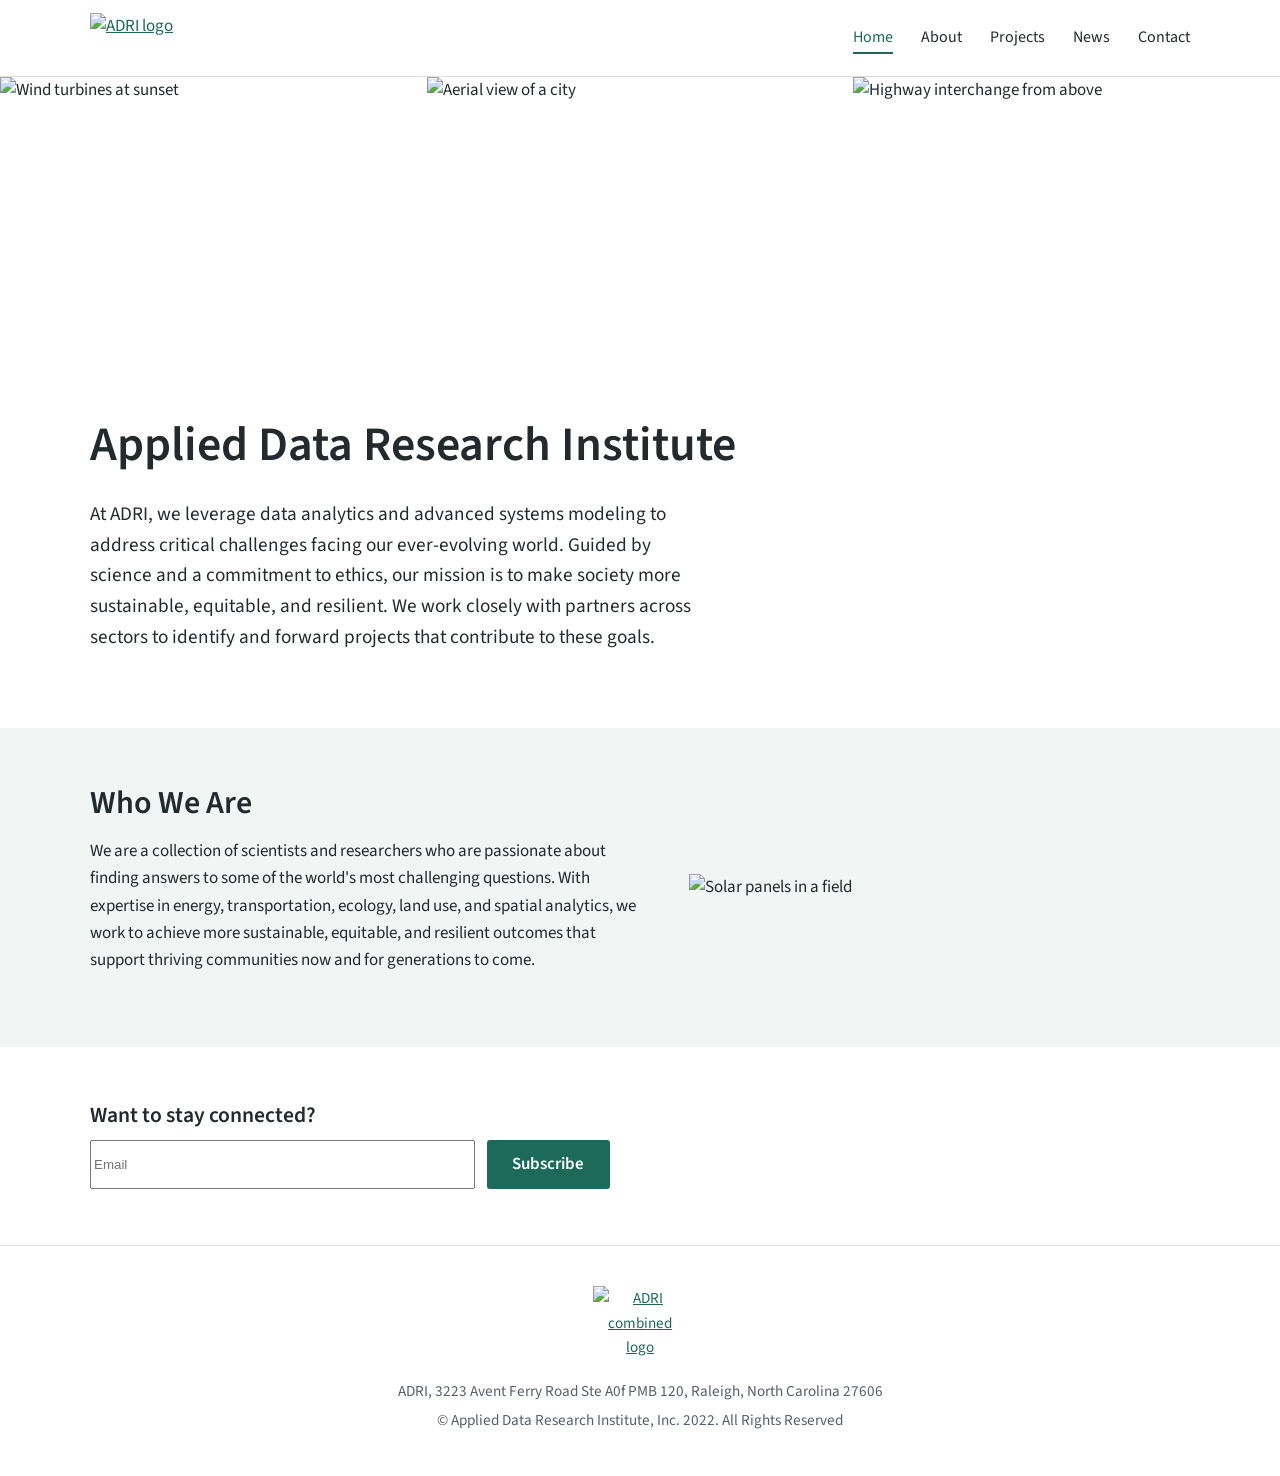
==== index.html @ 42b5d726 "Add files via upload" ====
<!DOCTYPE html>
<html lang="en">
<head>
  <meta charset="utf-8">
  <meta name="viewport" content="width=device-width, initial-scale=1">
  <title>ADRI: Applied Data Research Institute</title>
  <meta name="description" content="Here at Applied Data Research Institute, we leverage data analytics and advanced systems modeling to address critical challenges facing our ever-evolving world. Guided by science and a commitment to ethics, our mission is to make society more sustainable, equitable, and resilient.">
  <meta property="og:site_name" content="ADRI">
  <meta property="og:title" content="ADRI: Applied Data Research Institute">
  <meta property="og:description" content="Here at Applied Data Research Institute, we leverage data analytics and advanced systems modeling to address critical challenges facing our ever-evolving world. Guided by science and a commitment to ethics, our mission is to make society more sustainable, equitable, and resilient.">
  <meta property="og:type" content="website">
  <meta property="og:image" content="https://static.wixstatic.com/media/nsplsh_eb871f0e0f8f4e61aee410ae09dc5ed0~mv2.jpg/v1/fill/w_900,h_600,al_c,q_85,enc_auto/image.jpg">
  <meta name="twitter:card" content="summary_large_image">
  <link rel="icon" href="https://static.wixstatic.com/media/3e101c_d5b30476a9fa4dc3a183c8a0356ae17b~mv2.png/v1/fill/w_188,h_154,al_c,q_85,enc_auto/image.png">
  <link rel="preconnect" href="https://fonts.googleapis.com">
  <link rel="preconnect" href="https://fonts.gstatic.com" crossorigin>
  <link href="https://fonts.googleapis.com/css2?family=Source+Sans+3:wght@400;600&display=swap" rel="stylesheet">
  <link rel="stylesheet" href="assets/css/style.css">
</head>
<body>
  <a class="skip" href="#main">Skip to content</a>

  <header class="site-header">
    <div class="wrap">
      <a class="brand" href=""><img src="https://static.wixstatic.com/media/3e101c_27d4bfa05e27421e94b7e61ceb5c4d92~mv2.png/v1/fill/w_322,h_102,al_c,q_85,enc_auto/image.png" alt="ADRI logo" width="161" height="51"></a>
      <button class="nav-toggle" aria-expanded="false" aria-controls="site-nav">Menu</button>
      <nav class="site-nav" id="site-nav" aria-label="Main">
        <ul>
        <li><a href="" aria-current="page">Home</a></li>
        <li><a href="about/">About</a></li>
        <li><a href="projects/">Projects</a></li>
        <li><a href="news/">News</a></li>
        <li><a href="contact/">Contact</a></li>
        </ul>
      </nav>
    </div>
  </header>

  <main id="main">
    <div class="strip">
      <img src="https://static.wixstatic.com/media/nsplsh_eb871f0e0f8f4e61aee410ae09dc5ed0~mv2.jpg/v1/fill/w_900,h_600,al_c,q_85,enc_auto/image.jpg" alt="Wind turbines at sunset" loading="lazy">
      <img src="https://static.wixstatic.com/media/nsplsh_7770553476654e476e4867~mv2_d_5472_3648_s_4_2.jpg/v1/fill/w_900,h_600,al_c,q_85,enc_auto/image.jpg" alt="Aerial view of a city" loading="lazy">
      <img src="https://static.wixstatic.com/media/nsplsh_376e7273566a76414c6e41~mv2_d_3992_2992_s_4_2.jpg/v1/fill/w_900,h_600,al_c,q_85,enc_auto/image.jpg" alt="Highway interchange from above" loading="lazy">
    </div>

    <section class="section">
      <div class="wrap">
        <h1>Applied Data Research Institute</h1>
        <p class="lede">At ADRI, we leverage data analytics and advanced systems modeling to address critical challenges facing our ever-evolving world. Guided by science and a commitment to ethics, our mission is to make society more sustainable, equitable, and resilient. We work closely with partners across sectors to identify and forward projects that contribute to these goals.</p>
      </div>
    </section>

    <section class="section tint">
      <div class="wrap split">
        <div>
          <h2>Who We Are</h2>
          <p>We are a collection of scientists and researchers who are passionate about finding answers to some of the world's most challenging questions. With expertise in energy, transportation, ecology, land use, and spatial analytics, we work to achieve more sustainable, equitable, and resilient outcomes that support thriving communities now and for generations to come.</p>
        </div>
        <img src="https://static.wixstatic.com/media/nsplsh_a1c4e77656c14b8687eceeea867d8dc0~mv2.jpg/v1/fill/w_980,h_654,al_c,q_85,enc_auto/image.jpg" alt="Solar panels in a field" loading="lazy">
      </div>
    </section>

    <section class="section">
      <div class="wrap">
        <h3>Want to stay connected?</h3>
        <form class="subscribe" action="https://formspree.io/f/YOUR_FORM_ID" method="POST" data-ajax data-thanks="Thanks for subscribing!">
          <input type="hidden" name="_subject" value="New ADRI subscriber">
          <label for="sub-email" class="visually-hidden" style="position:absolute;left:-9999px">Email</label>
          <input id="sub-email" type="email" name="email" placeholder="Email" required>
          <button class="btn" type="submit">Subscribe</button>
        </form>
        <p class="form-status" role="status" aria-live="polite"></p>
      </div>
    </section>

  </main>

  <footer class="site-footer">
    <div class="wrap">
      <a href=""><img src="https://static.wixstatic.com/media/3e101c_d5b30476a9fa4dc3a183c8a0356ae17b~mv2.png/v1/fill/w_188,h_154,al_c,q_85,enc_auto/image.png" alt="ADRI combined logo" width="94" height="77"></a>
      <p>ADRI, 3223 Avent Ferry Road Ste A0f PMB 120, Raleigh, North Carolina 27606</p>
      <p>&copy; Applied Data Research Institute, Inc. 2022. All Rights Reserved</p>
    </div>
  </footer>

  <script src="assets/js/site.js"></script>
</body>
</html>
---- assets/css/style.css ----
/* ADRI — Applied Data Research Institute
   Shared stylesheet. Edit colors and fonts here and every page updates. */

:root {
  --ink: #232a2e;
  --ink-soft: #55606a;
  --paper: #ffffff;
  --paper-tint: #f1f5f3;
  --accent: #1d6a5a;
  --accent-deep: #124a3f;
  --rule: #d9e0dd;
  --max: 1100px;
  --font: "Source Sans 3", "Segoe UI", Helvetica, Arial, sans-serif;
}

*, *::before, *::after { box-sizing: border-box; }

html { scroll-behavior: smooth; }
@media (prefers-reduced-motion: reduce) { html { scroll-behavior: auto; } }

body {
  margin: 0;
  font-family: var(--font);
  font-size: 1.0625rem;
  line-height: 1.6;
  color: var(--ink);
  background: var(--paper);
}

img { max-width: 100%; height: auto; display: block; }
a { color: var(--accent); }
a:hover { color: var(--accent-deep); }
a:focus-visible, button:focus-visible, input:focus-visible, textarea:focus-visible {
  outline: 3px solid var(--accent);
  outline-offset: 2px;
}

h1, h2, h3, h4, h5 { line-height: 1.2; margin: 0 0 0.5em; font-weight: 600; }
h1 { font-size: clamp(2rem, 4.5vw, 3rem); }
h2 { font-size: clamp(1.5rem, 3vw, 2rem); }
h3 { font-size: 1.35rem; }
h5 { font-size: 1.1rem; color: var(--ink-soft); }
p { margin: 0 0 1em; }

.wrap { width: min(var(--max), 100% - 2.5rem); margin-inline: auto; }

/* Skip link */
.skip { position: absolute; left: -999px; top: 0; background: var(--accent); color: #fff; padding: .5rem 1rem; z-index: 100; }
.skip:focus { left: 1rem; top: 1rem; }

/* Header */
.site-header { border-bottom: 1px solid var(--rule); background: var(--paper); position: sticky; top: 0; z-index: 50; }
.site-header .wrap { display: flex; align-items: center; justify-content: space-between; gap: 1rem; min-height: 76px; }
.brand img { width: 161px; height: auto; }
.nav-toggle { display: none; background: none; border: 1px solid var(--rule); border-radius: 4px; padding: .4rem .7rem; font: inherit; color: var(--ink); cursor: pointer; }
.site-nav ul { list-style: none; margin: 0; padding: 0; display: flex; gap: 1.75rem; }
.site-nav a { color: var(--ink); text-decoration: none; font-size: 1rem; padding: .25rem 0; border-bottom: 2px solid transparent; }
.site-nav a:hover { color: var(--accent); }
.site-nav a[aria-current="page"] { border-bottom-color: var(--accent); color: var(--accent); }

@media (max-width: 720px) {
  .nav-toggle { display: inline-block; }
  .site-nav { display: none; width: 100%; }
  .site-nav.open { display: block; }
  .site-header .wrap { flex-wrap: wrap; }
  .site-nav ul { flex-direction: column; gap: 0; padding-bottom: .75rem; }
  .site-nav a { display: block; padding: .6rem 0; border-bottom: 1px solid var(--rule); }
  .site-nav a[aria-current="page"] { border-bottom-color: var(--rule); }
}

/* Sections */
.section { padding: 3.5rem 0; }
.section.tint { background: var(--paper-tint); }
.section h2 { margin-bottom: 1rem; }
.lede { font-size: 1.2rem; max-width: 62ch; }
.prose { max-width: 68ch; }

/* Page banner (About / Projects / News / Contact) */
.banner { max-height: 440px; overflow: hidden; }
.banner img { width: 100%; height: 100%; object-fit: cover; aspect-ratio: 16 / 7; }

/* Image strips */
.strip { display: grid; grid-template-columns: repeat(3, 1fr); gap: 0; }
.strip img { width: 100%; aspect-ratio: 3 / 2; object-fit: cover; }
@media (max-width: 720px) { .strip { grid-template-columns: 1fr; } }

/* Two-column text + image */
.split { display: grid; grid-template-columns: 1.1fr 1fr; gap: 3rem; align-items: center; }
@media (max-width: 800px) { .split { grid-template-columns: 1fr; gap: 2rem; } }

/* Team */
.team { display: grid; grid-template-columns: repeat(auto-fit, minmax(220px, 1fr)); gap: 2.5rem; margin-top: 1.5rem; }
.team figure { margin: 0; text-align: center; }
.team img { width: 244px; height: 244px; object-fit: cover; border-radius: 50%; margin: 0 auto 1rem; }
.team figcaption strong { display: block; font-size: 1.15rem; }
.team figcaption span { color: var(--ink-soft); }

/* Projects */
.projects { display: grid; grid-template-columns: repeat(auto-fit, minmax(260px, 1fr)); gap: 2.5rem; margin-top: 1.5rem; }
.projects figure { margin: 0; }
.projects img { width: 100%; aspect-ratio: 1 / 1; object-fit: cover; }
.projects figcaption { padding-top: .9rem; font-size: 1.1rem; font-weight: 600; }

/* News list */
.post-card { display: grid; grid-template-columns: 1fr 265px; gap: 2rem; align-items: start; padding: 2rem 0; border-top: 1px solid var(--rule); }
.post-card:last-child { border-bottom: 1px solid var(--rule); }
.post-card time { color: var(--ink-soft); }
.post-card h2 { font-size: 1.6rem; margin: .25rem 0 .5rem; }
.post-card img { width: 100%; aspect-ratio: 265 / 137; object-fit: cover; }
@media (max-width: 720px) { .post-card { grid-template-columns: 1fr; } .post-card img { order: -1; } }

/* Article */
.article { max-width: 760px; }
.article .meta { color: var(--ink-soft); margin-bottom: 1.5rem; }
.article .meta span + span::before { content: " \00B7 "; }
.article figure { margin: 0 0 2rem; }
.article figure img { width: 100%; aspect-ratio: 980 / 478; object-fit: cover; }
.article h5 { margin-top: 2rem; border-bottom: 1px solid var(--rule); padding-bottom: .3rem; }
.article .event { margin: 1.25rem 0; }
.article .event strong { display: block; }
.article .updated { color: var(--ink-soft); font-size: .95rem; margin-top: 2.5rem; }
.back { display: inline-block; margin-bottom: 1.5rem; text-decoration: none; }

/* Forms */
form { max-width: 620px; }
.field { margin-bottom: 1.1rem; }
.field label { display: block; font-weight: 600; margin-bottom: .3rem; }
.field input, .field textarea {
  width: 100%; font: inherit; padding: .65rem .8rem;
  border: 1px solid #b8c2be; border-radius: 3px; background: #fff; color: var(--ink);
}
.field textarea { min-height: 140px; resize: vertical; }
.two-up { display: grid; grid-template-columns: 1fr 1fr; gap: 1rem; }
@media (max-width: 560px) { .two-up { grid-template-columns: 1fr; } }
.btn {
  display: inline-block; font: inherit; font-weight: 600; cursor: pointer;
  background: var(--accent); color: #fff; border: 0; border-radius: 3px;
  padding: .7rem 1.6rem; text-decoration: none;
}
.btn:hover { background: var(--accent-deep); color: #fff; }
.subscribe { display: flex; gap: .75rem; max-width: 520px; }
.subscribe input { flex: 1; }
.form-status { margin-top: 1rem; font-weight: 600; color: var(--accent-deep); }
.form-status:empty { display: none; }

/* Footer */
.site-footer { border-top: 1px solid var(--rule); padding: 2.5rem 0; text-align: center; color: var(--ink-soft); font-size: .95rem; }
.site-footer img { width: 94px; margin: 0 auto 1rem; }
.site-footer p { margin: .25rem 0; }
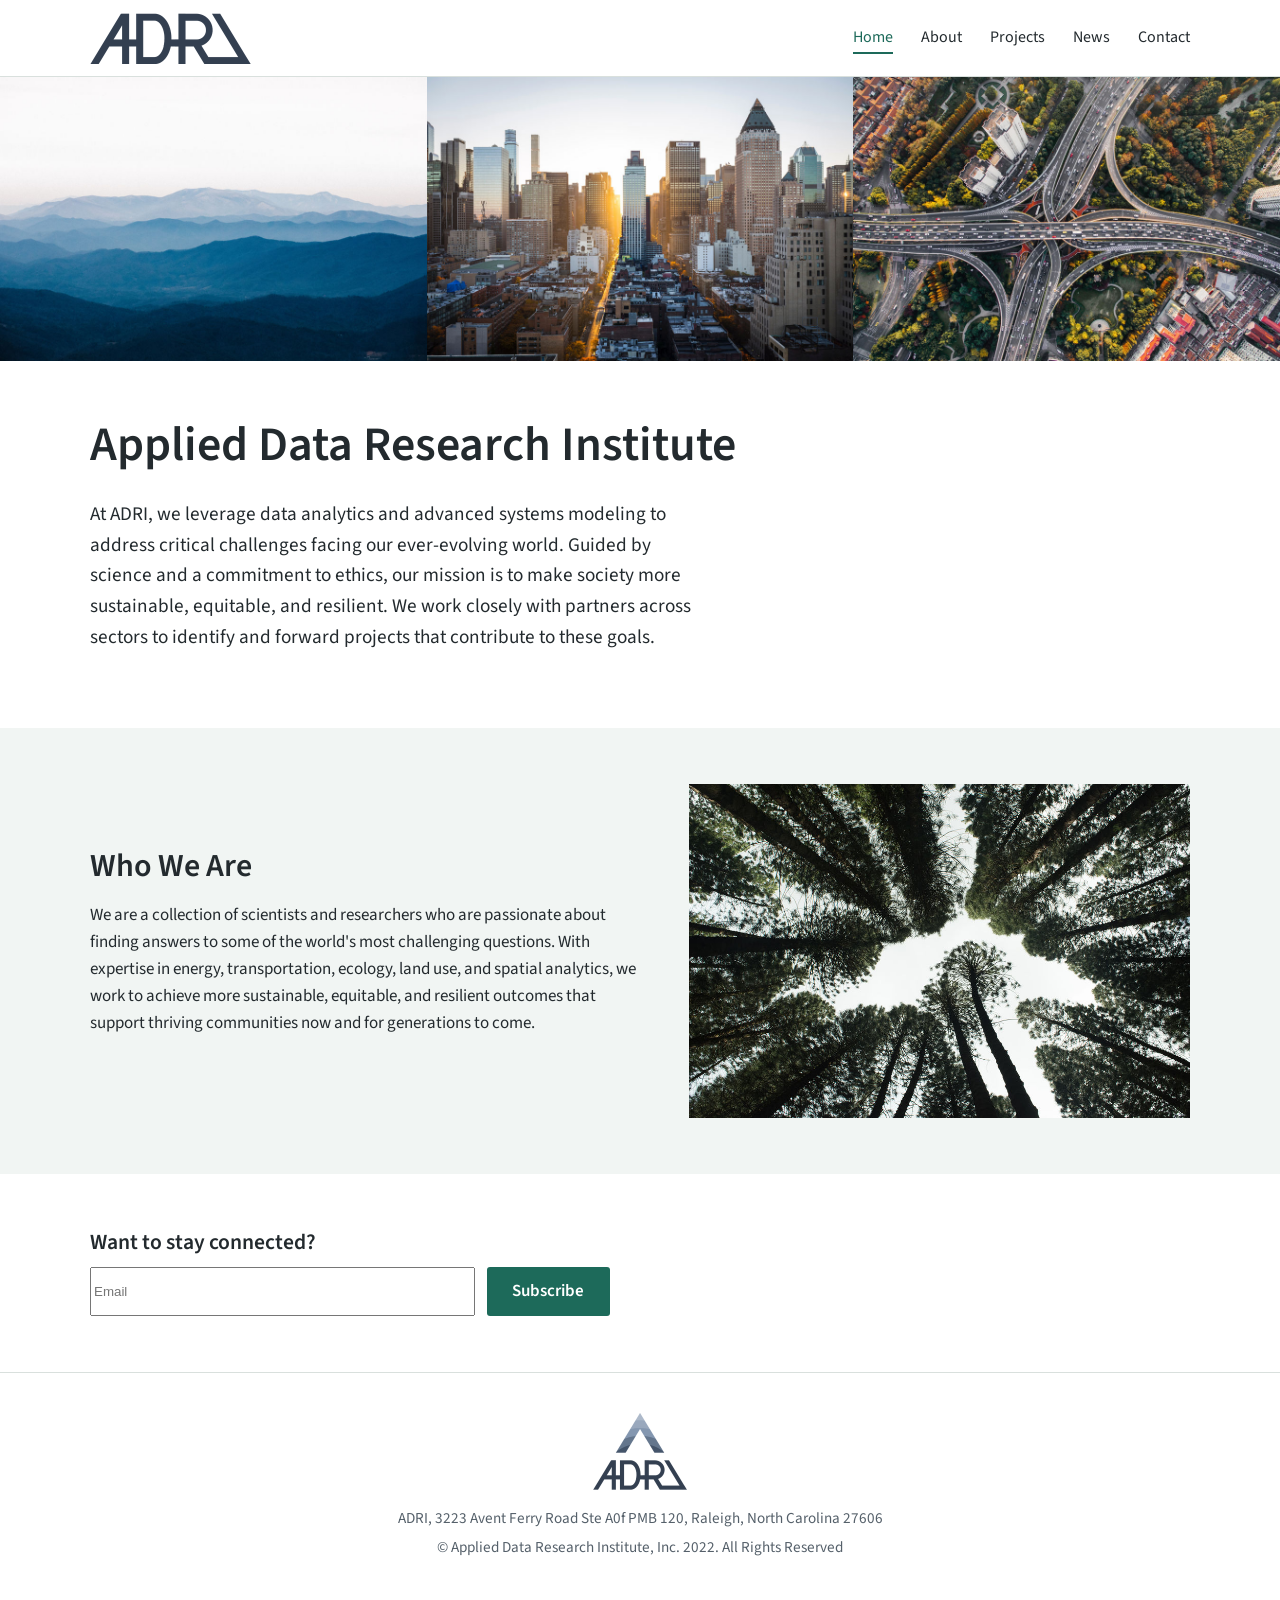
==== commit 93884469: "Localize images and amend html." ====
--- a/index.html
+++ b/index.html
@@ -9,9 +9,12 @@
   <meta property="og:title" content="ADRI: Applied Data Research Institute">
   <meta property="og:description" content="Here at Applied Data Research Institute, we leverage data analytics and advanced systems modeling to address critical challenges facing our ever-evolving world. Guided by science and a commitment to ethics, our mission is to make society more sustainable, equitable, and resilient.">
   <meta property="og:type" content="website">
-  <meta property="og:image" content="https://static.wixstatic.com/media/nsplsh_eb871f0e0f8f4e61aee410ae09dc5ed0~mv2.jpg/v1/fill/w_900,h_600,al_c,q_85,enc_auto/image.jpg">
+  <link rel="canonical" href="https://applied-data-research-institute.github.io/adri-website/">
+  <meta property="og:url" content="https://applied-data-research-institute.github.io/adri-website/">
+  <meta property="og:image" content="https://applied-data-research-institute.github.io/adri-website/assets/images/home/home-hero-1.jpg">
+  <meta name="twitter:image" content="https://applied-data-research-institute.github.io/adri-website/assets/images/home/home-hero-1.jpg">
   <meta name="twitter:card" content="summary_large_image">
-  <link rel="icon" href="https://static.wixstatic.com/media/3e101c_d5b30476a9fa4dc3a183c8a0356ae17b~mv2.png/v1/fill/w_188,h_154,al_c,q_85,enc_auto/image.png">
+  <link rel="icon" href="assets/images/logo/favicon.png">
   <link rel="preconnect" href="https://fonts.googleapis.com">
   <link rel="preconnect" href="https://fonts.gstatic.com" crossorigin>
   <link href="https://fonts.googleapis.com/css2?family=Source+Sans+3:wght@400;600&display=swap" rel="stylesheet">
@@ -22,7 +25,7 @@
 
   <header class="site-header">
     <div class="wrap">
-      <a class="brand" href=""><img src="https://static.wixstatic.com/media/3e101c_27d4bfa05e27421e94b7e61ceb5c4d92~mv2.png/v1/fill/w_322,h_102,al_c,q_85,enc_auto/image.png" alt="ADRI logo" width="161" height="51"></a>
+      <a class="brand" href=""><img src="assets/images/logo/adri-logo.png" alt="ADRI logo" width="161" height="51"></a>
       <button class="nav-toggle" aria-expanded="false" aria-controls="site-nav">Menu</button>
       <nav class="site-nav" id="site-nav" aria-label="Main">
         <ul>
@@ -38,9 +41,9 @@
 
   <main id="main">
     <div class="strip">
-      <img src="https://static.wixstatic.com/media/nsplsh_eb871f0e0f8f4e61aee410ae09dc5ed0~mv2.jpg/v1/fill/w_900,h_600,al_c,q_85,enc_auto/image.jpg" alt="Wind turbines at sunset" loading="lazy">
-      <img src="https://static.wixstatic.com/media/nsplsh_7770553476654e476e4867~mv2_d_5472_3648_s_4_2.jpg/v1/fill/w_900,h_600,al_c,q_85,enc_auto/image.jpg" alt="Aerial view of a city" loading="lazy">
-      <img src="https://static.wixstatic.com/media/nsplsh_376e7273566a76414c6e41~mv2_d_3992_2992_s_4_2.jpg/v1/fill/w_900,h_600,al_c,q_85,enc_auto/image.jpg" alt="Highway interchange from above" loading="lazy">
+      <img src="assets/images/home/home-hero-1.jpg" alt="Image by Wes Hicks" loading="lazy">
+      <img src="assets/images/home/home-hero-2.jpg" alt="Image by ben o'bro" loading="lazy">
+      <img src="assets/images/home/home-hero-3.jpg" alt="Image by Denys Nevozhai" loading="lazy">
     </div>
 
     <section class="section">
@@ -56,7 +59,7 @@
           <h2>Who We Are</h2>
           <p>We are a collection of scientists and researchers who are passionate about finding answers to some of the world's most challenging questions. With expertise in energy, transportation, ecology, land use, and spatial analytics, we work to achieve more sustainable, equitable, and resilient outcomes that support thriving communities now and for generations to come.</p>
         </div>
-        <img src="https://static.wixstatic.com/media/nsplsh_a1c4e77656c14b8687eceeea867d8dc0~mv2.jpg/v1/fill/w_980,h_654,al_c,q_85,enc_auto/image.jpg" alt="Solar panels in a field" loading="lazy">
+        <img src="assets/images/home/who-we-are.jpg" alt="Image by Brian Garrity" loading="lazy">
       </div>
     </section>
 
@@ -77,7 +80,7 @@
 
   <footer class="site-footer">
     <div class="wrap">
-      <a href=""><img src="https://static.wixstatic.com/media/3e101c_d5b30476a9fa4dc3a183c8a0356ae17b~mv2.png/v1/fill/w_188,h_154,al_c,q_85,enc_auto/image.png" alt="ADRI combined logo" width="94" height="77"></a>
+      <a href=""><img src="assets/images/logo/adri-logo-combined.png" alt="ADRI combined logo" width="94" height="77"></a>
       <p>ADRI, 3223 Avent Ferry Road Ste A0f PMB 120, Raleigh, North Carolina 27606</p>
       <p>&copy; Applied Data Research Institute, Inc. 2022. All Rights Reserved</p>
     </div>
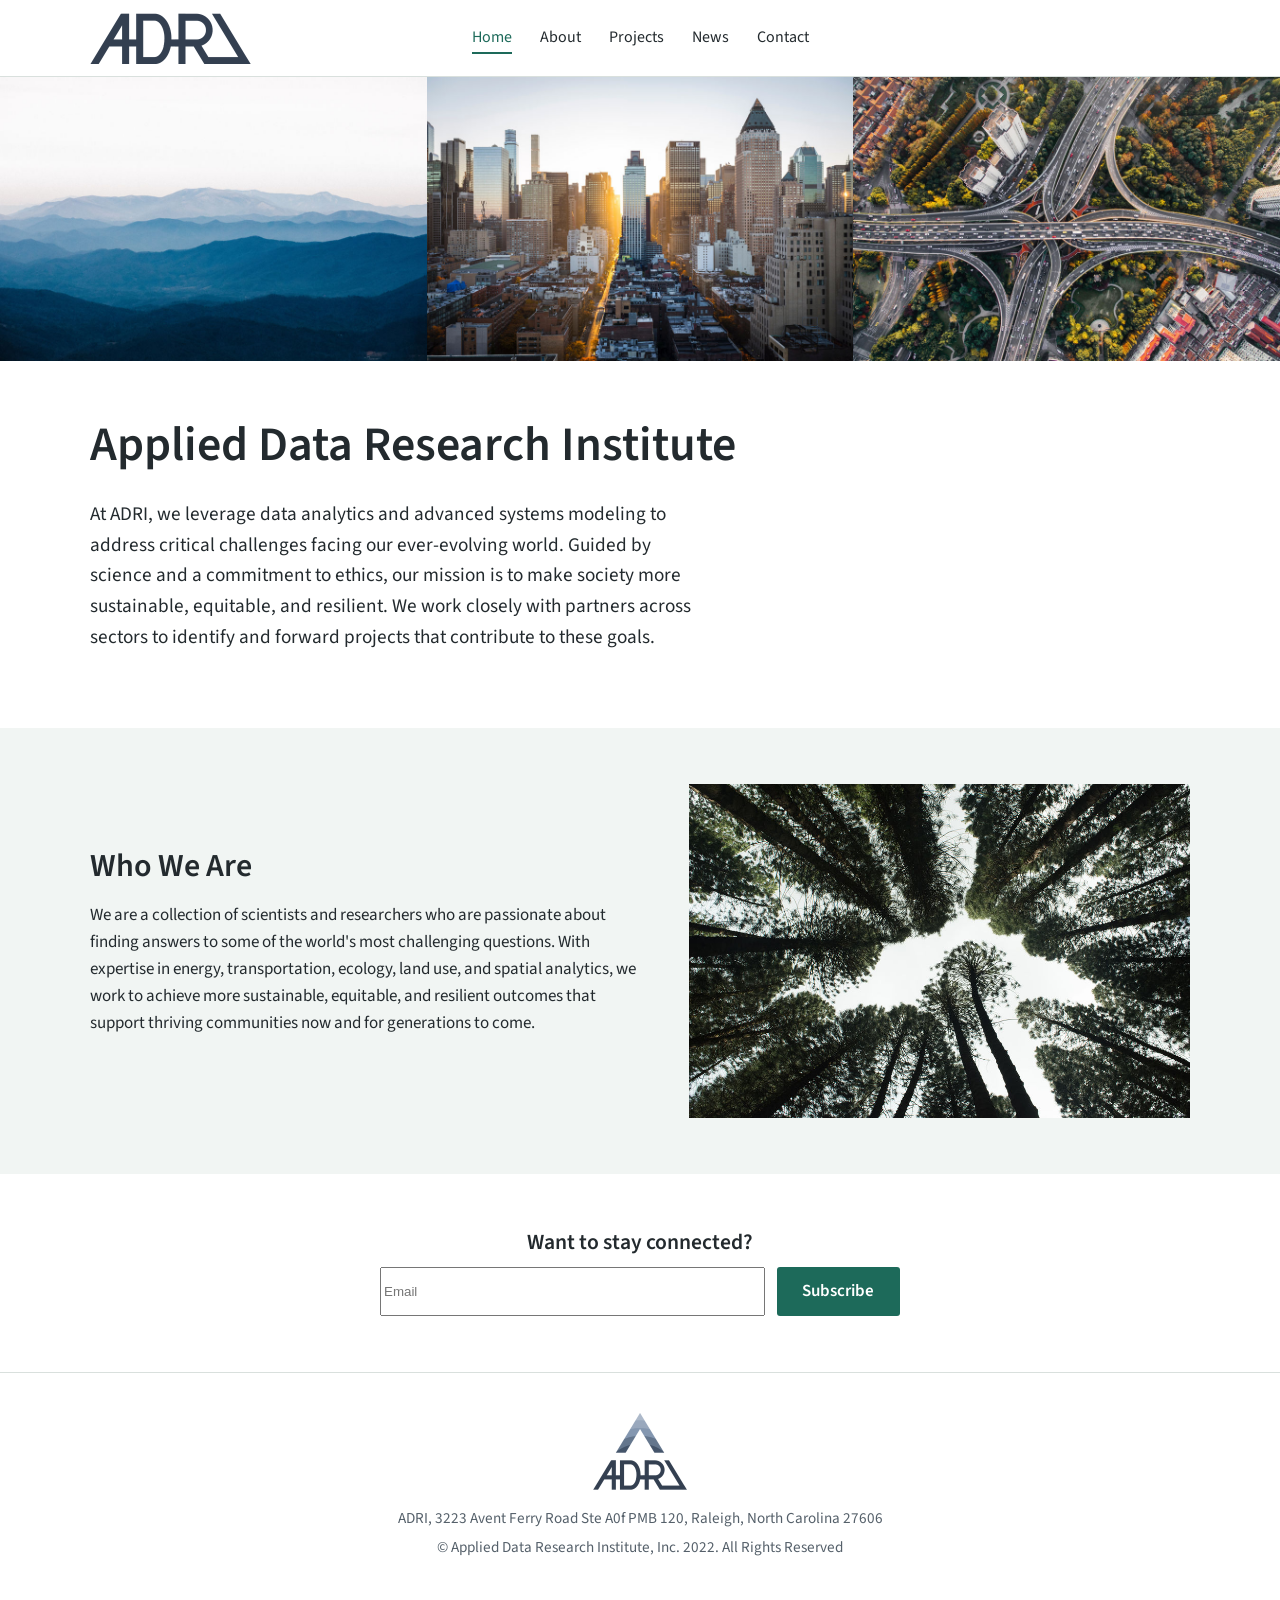
==== commit de00dbd9: "Update for HTTPS enforcement capabilities." ====
--- a/index.html
+++ b/index.html
@@ -3,6 +3,7 @@
 <head>
   <meta charset="utf-8">
   <meta name="viewport" content="width=device-width, initial-scale=1">
+  <meta http-equiv="Content-Security-Policy" content="upgrade-insecure-requests">
   <title>ADRI: Applied Data Research Institute</title>
   <meta name="description" content="Here at Applied Data Research Institute, we leverage data analytics and advanced systems modeling to address critical challenges facing our ever-evolving world. Guided by science and a commitment to ethics, our mission is to make society more sustainable, equitable, and resilient.">
   <meta property="og:site_name" content="ADRI">
@@ -64,7 +65,7 @@
     </section>
 
     <section class="section">
-      <div class="wrap">
+      <div class="wrap subscribe-block">
         <h3>Want to stay connected?</h3>
         <form class="subscribe" action="https://formspree.io/f/YOUR_FORM_ID" method="POST" data-ajax data-thanks="Thanks for subscribing!">
           <input type="hidden" name="_subject" value="New ADRI subscriber">
--- a/assets/css/style.css
+++ b/assets/css/style.css
@@ -50,7 +50,10 @@
 
 /* Header */
 .site-header { border-bottom: 1px solid var(--rule); background: var(--paper); position: sticky; top: 0; z-index: 50; }
-.site-header .wrap { display: flex; align-items: center; justify-content: space-between; gap: 1rem; min-height: 76px; }
+.site-header .wrap { display: grid; grid-template-columns: 1fr auto 1fr; align-items: center; gap: 1rem; min-height: 76px; }
+.site-header .brand { justify-self: start; }
+.site-header .site-nav { justify-self: center; }
+.site-header .nav-toggle { justify-self: end; }
 .brand img { width: 161px; height: auto; }
 .nav-toggle { display: none; background: none; border: 1px solid var(--rule); border-radius: 4px; padding: .4rem .7rem; font: inherit; color: var(--ink); cursor: pointer; }
 .site-nav ul { list-style: none; margin: 0; padding: 0; display: flex; gap: 1.75rem; }
@@ -62,7 +65,7 @@
   .nav-toggle { display: inline-block; }
   .site-nav { display: none; width: 100%; }
   .site-nav.open { display: block; }
-  .site-header .wrap { flex-wrap: wrap; }
+  .site-header .wrap { display: flex; flex-wrap: wrap; justify-content: space-between; }
   .site-nav ul { flex-direction: column; gap: 0; padding-bottom: .75rem; }
   .site-nav a { display: block; padding: .6rem 0; border-bottom: 1px solid var(--rule); }
   .site-nav a[aria-current="page"] { border-bottom-color: var(--rule); }
@@ -138,7 +141,8 @@
   padding: .7rem 1.6rem; text-decoration: none;
 }
 .btn:hover { background: var(--accent-deep); color: #fff; }
-.subscribe { display: flex; gap: .75rem; max-width: 520px; }
+.subscribe-block { text-align: center; }
+.subscribe { display: flex; gap: .75rem; max-width: 520px; margin-inline: auto; }
 .subscribe input { flex: 1; }
 .form-status { margin-top: 1rem; font-weight: 600; color: var(--accent-deep); }
 .form-status:empty { display: none; }
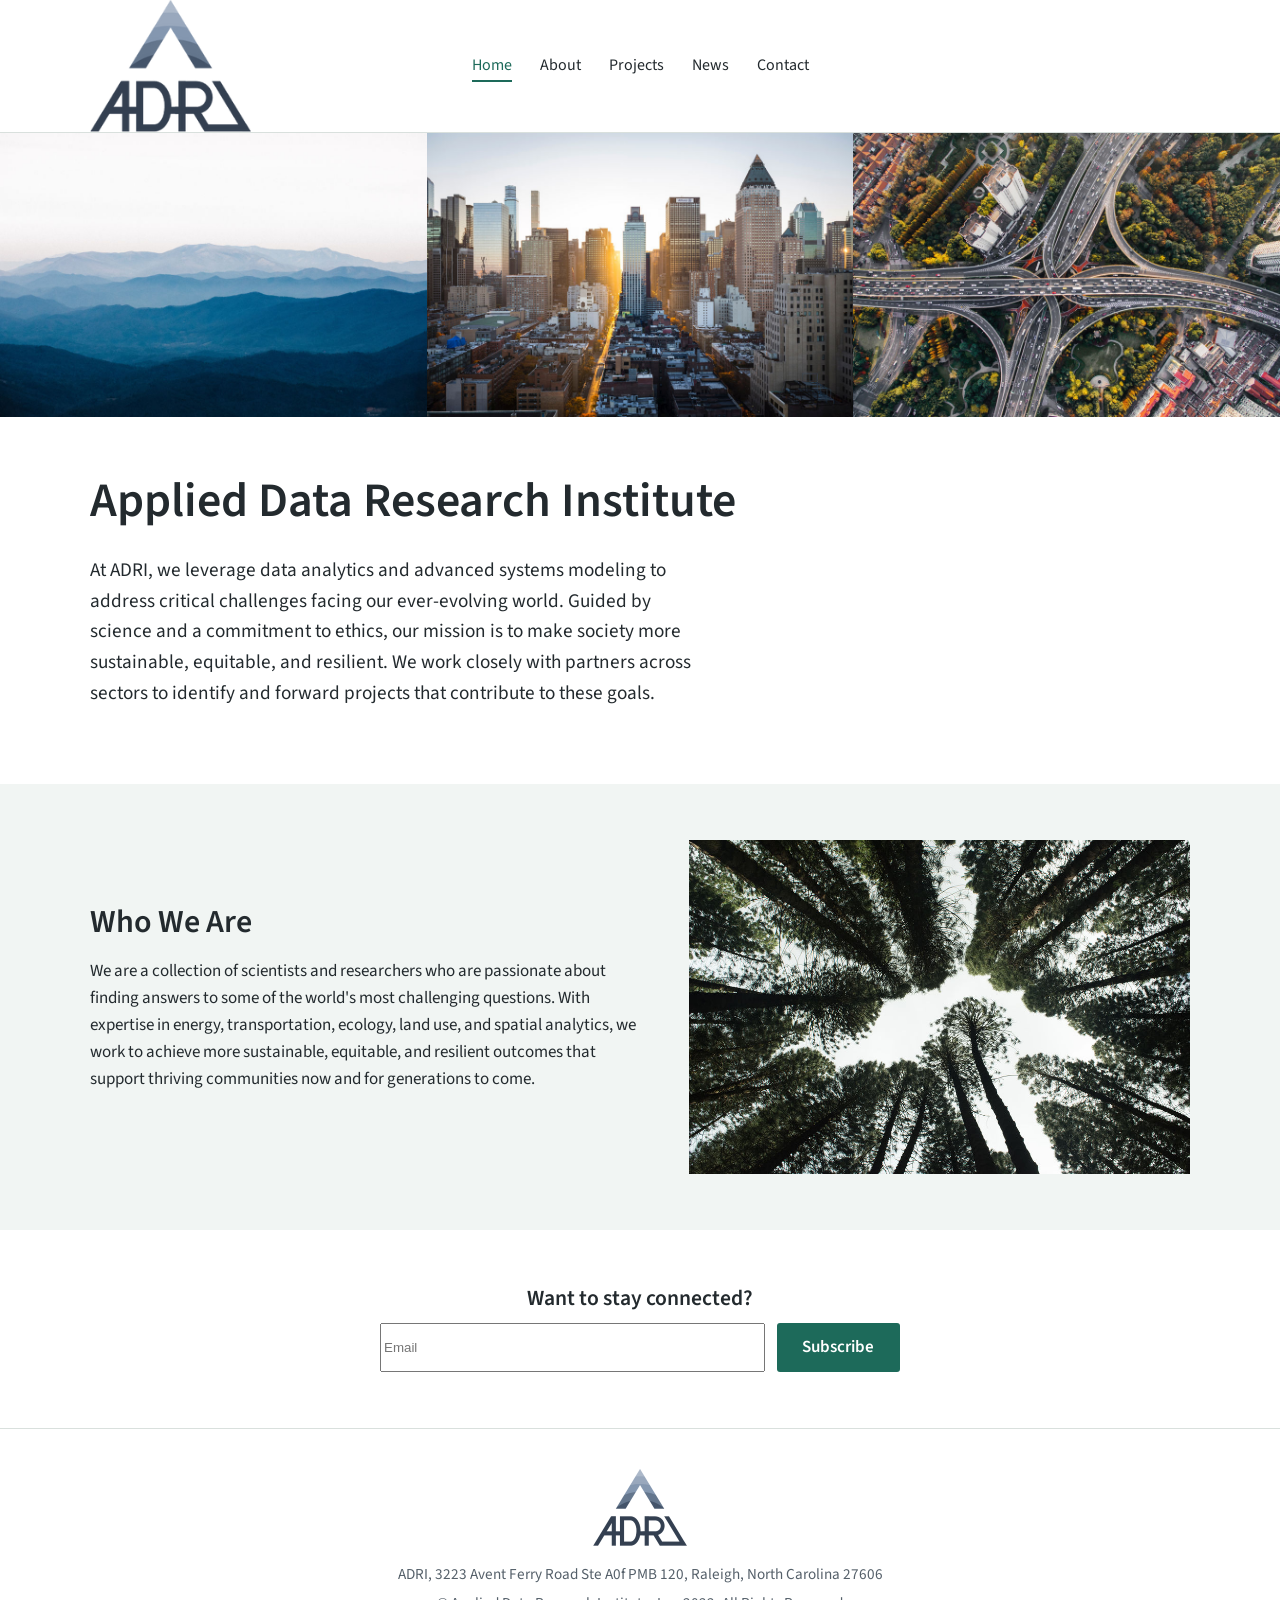
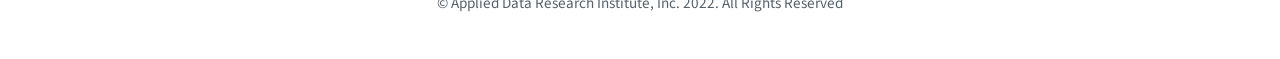
==== commit e692b6ae: "Add web form receiver." ====
--- a/index.html
+++ b/index.html
@@ -26,7 +26,7 @@
 
   <header class="site-header">
     <div class="wrap">
-      <a class="brand" href=""><img src="assets/images/logo/adri-logo.png" alt="ADRI logo" width="161" height="51"></a>
+      <a class="brand" href=""><img src="assets/images/logo/adri-logo-combined.png" alt="ADRI" width="94" height="77"></a>
       <button class="nav-toggle" aria-expanded="false" aria-controls="site-nav">Menu</button>
       <nav class="site-nav" id="site-nav" aria-label="Main">
         <ul>
@@ -67,8 +67,9 @@
     <section class="section">
       <div class="wrap subscribe-block">
         <h3>Want to stay connected?</h3>
-        <form class="subscribe" action="https://formspree.io/f/YOUR_FORM_ID" method="POST" data-ajax data-thanks="Thanks for subscribing!">
-          <input type="hidden" name="_subject" value="New ADRI subscriber">
+        <form class="subscribe" action="YOUR_SCRIPT_URL" method="POST" data-ajax data-thanks="Thanks for subscribing!">
+          <input type="hidden" name="form" value="subscribe">
+          <input type="text" name="company" tabindex="-1" autocomplete="off" aria-hidden="true" style="position:absolute;left:-9999px">
           <label for="sub-email" class="visually-hidden" style="position:absolute;left:-9999px">Email</label>
           <input id="sub-email" type="email" name="email" placeholder="Email" required>
           <button class="btn" type="submit">Subscribe</button>
@@ -81,7 +82,7 @@
 
   <footer class="site-footer">
     <div class="wrap">
-      <a href=""><img src="assets/images/logo/adri-logo-combined.png" alt="ADRI combined logo" width="94" height="77"></a>
+      <a href=""><img src="assets/images/logo/adri-logo-combined.png" alt="ADRI" width="94" height="77"></a>
       <p>ADRI, 3223 Avent Ferry Road Ste A0f PMB 120, Raleigh, North Carolina 27606</p>
       <p>&copy; Applied Data Research Institute, Inc. 2022. All Rights Reserved</p>
     </div>
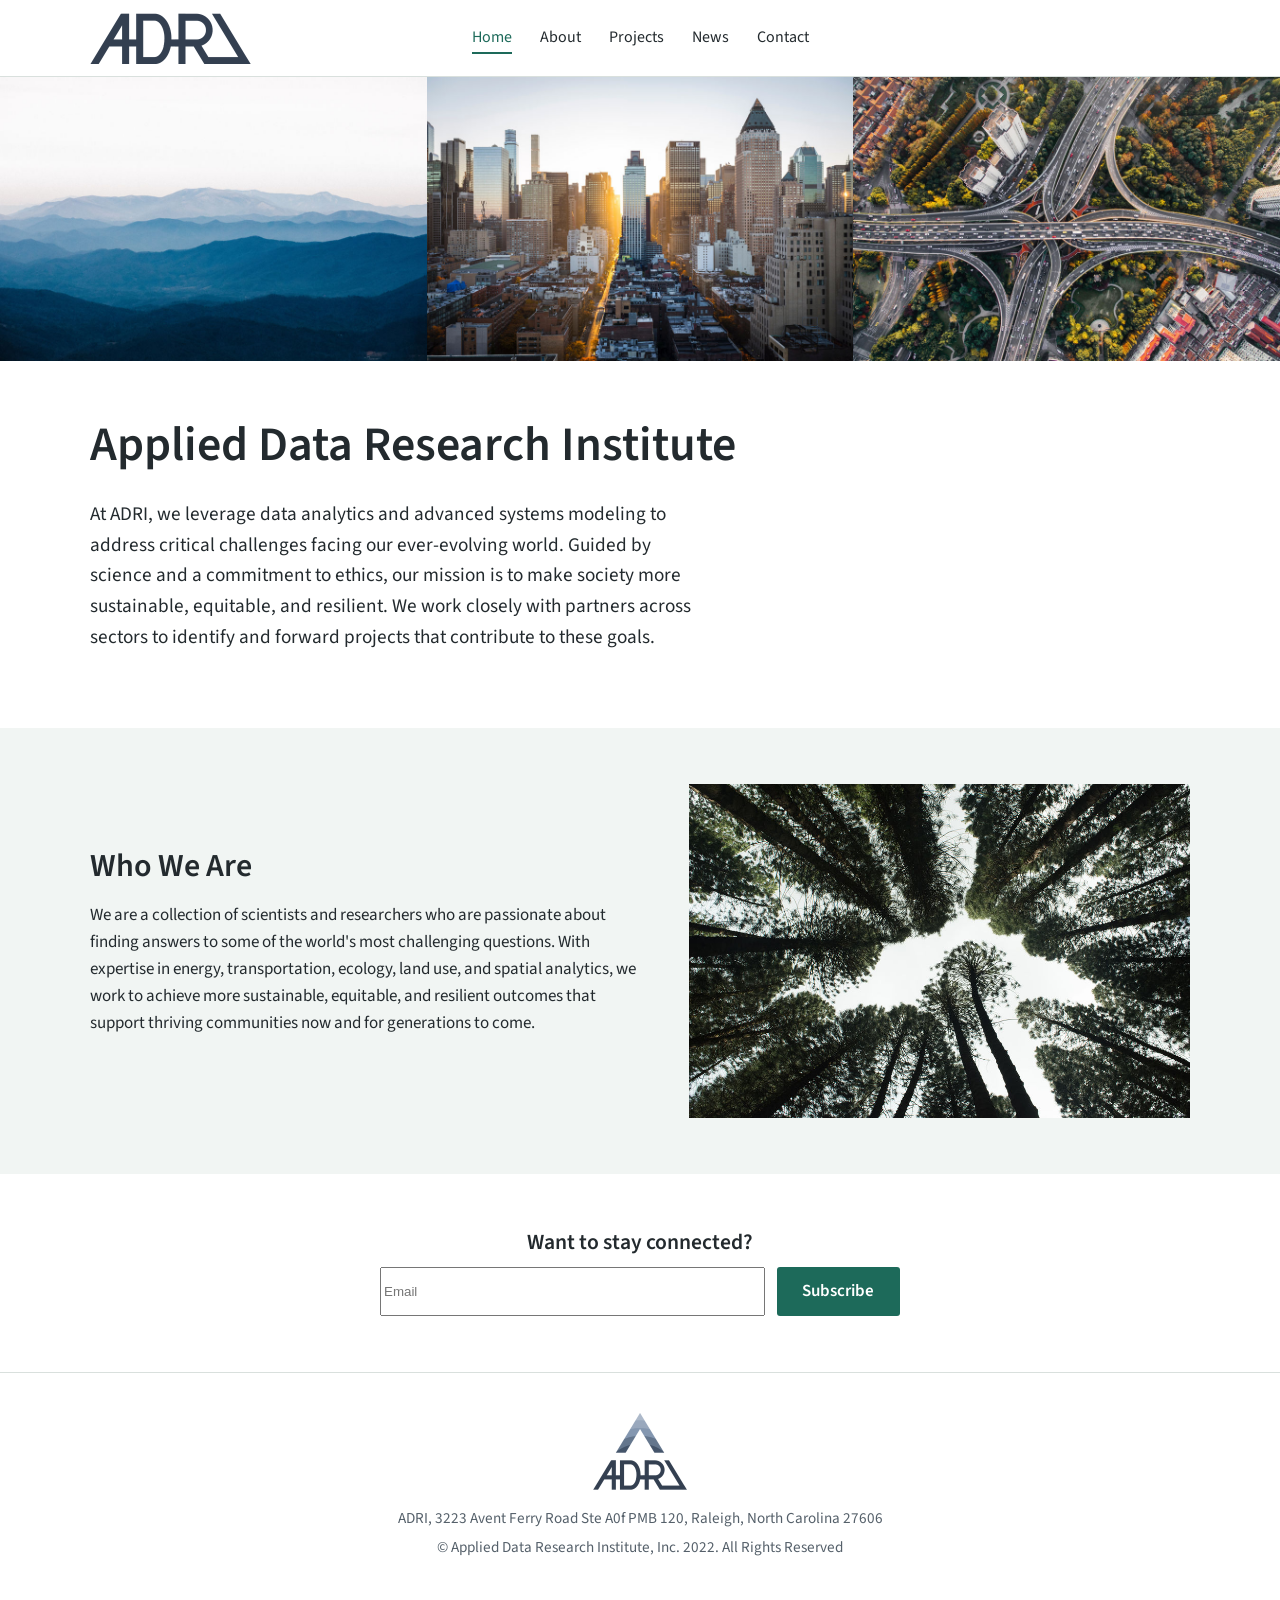
==== commit 4e36316f: "Header change." ====
--- a/index.html
+++ b/index.html
@@ -26,7 +26,7 @@
 
   <header class="site-header">
     <div class="wrap">
-      <a class="brand" href=""><img src="assets/images/logo/adri-logo-combined.png" alt="ADRI" width="94" height="77"></a>
+      <a class="brand" href=""><img src="assets/images/logo/adri-logo.png" alt="ADRI logo" width="161" height="51"></a>
       <button class="nav-toggle" aria-expanded="false" aria-controls="site-nav">Menu</button>
       <nav class="site-nav" id="site-nav" aria-label="Main">
         <ul>
